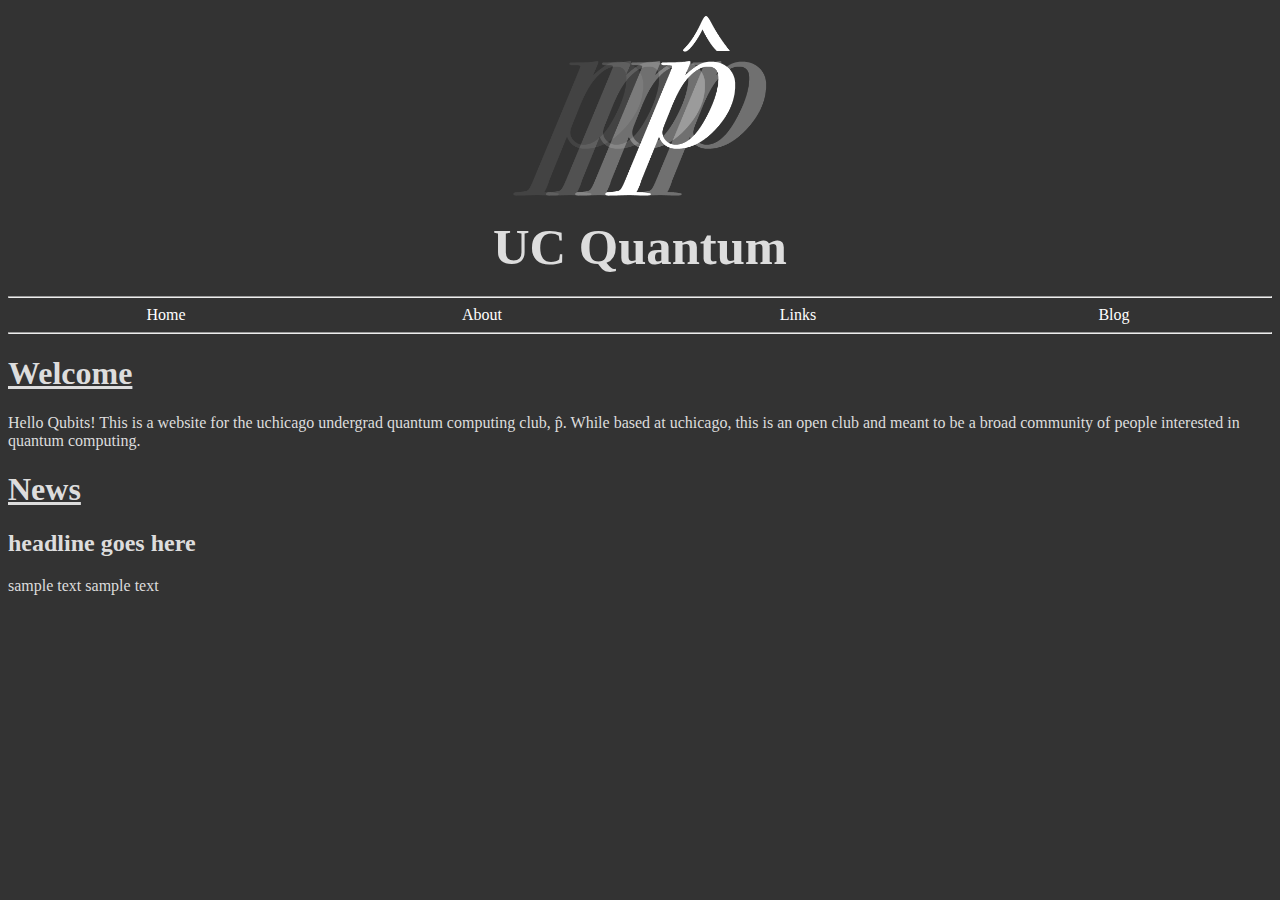
==== index.html @ 7c4a2716 "fixed broken links" ====
<!DOCTYPE html>
<html>
    <head>
        <meta charset="utf-8">
        <title>UC Quantum</title>
        <meta name="description" content="This is a website for the uchicago undergrad quantum computing club, p̂.">
        <link rel="stylesheet" href="main.css">
    </head>
    <body>
        <div id="header">
            <a href="/index.html"><img id="logo" src="images/logo.png"></a>
            <h1 id="title">UC Quantum</h1>
        </div>
        <hr>
        <div id="navbar">
            <ul>
                <li><a href="index.html">Home</a></li>
                <li><a href="pages/about.html">About</a></li>
                <li><a href="pages/links.html">Links</a></li>
                <li><a href="pages/blog.html">Blog</a></li>
            </ul>
        </div>
        <hr>
        <div id="content">
            <h1>Welcome</h1>
            <p>
                Hello Qubits!

                This is a website for the uchicago undergrad quantum computing club, p̂.

                While based at uchicago, this is an open club and meant to be a broad community of people interested in quantum computing.
            </p>
            <h1>News</h1>
            <h2>headline goes here</h2>
            <p>sample text sample text</p>
        </div>
    </body>
</html>

<!--
Hello Qubits!

This is a website for the uchicago undergrad quantum computing club, p̂.

While based at uchicago, this is an open club and meant to be a broad community of people interested in quantum computing. 
-->
---- main.css ----
body {
    background-color: #333333;
    color: #DDDDDD;
}

h1 {
    text-decoration: underline;
}

h1#title {
    text-align: center;
    font-family: Palatino;
    font-size: 38pt;
    text-decoration: none;
    margin-top: 10px;
    margin-bottom: 20px;
}

hr {
    margin: 0;
    padding: 0;
}

ul {
    list-style: none;
    margin: 0;
    padding: 0;
    overflow: auto;
    
}

li {
    float: left;
    width: 25%;
}

li a {
    text-align: center;
    display: block;
    padding: 8px 12px;
    text-decoration: none;
    color: white;
}

li a:hover {
    background-color: #AAAAAA;
}

img#logo {
    width: 300px;
    display: block;
    margin-left: auto;
    margin-right: auto;
}
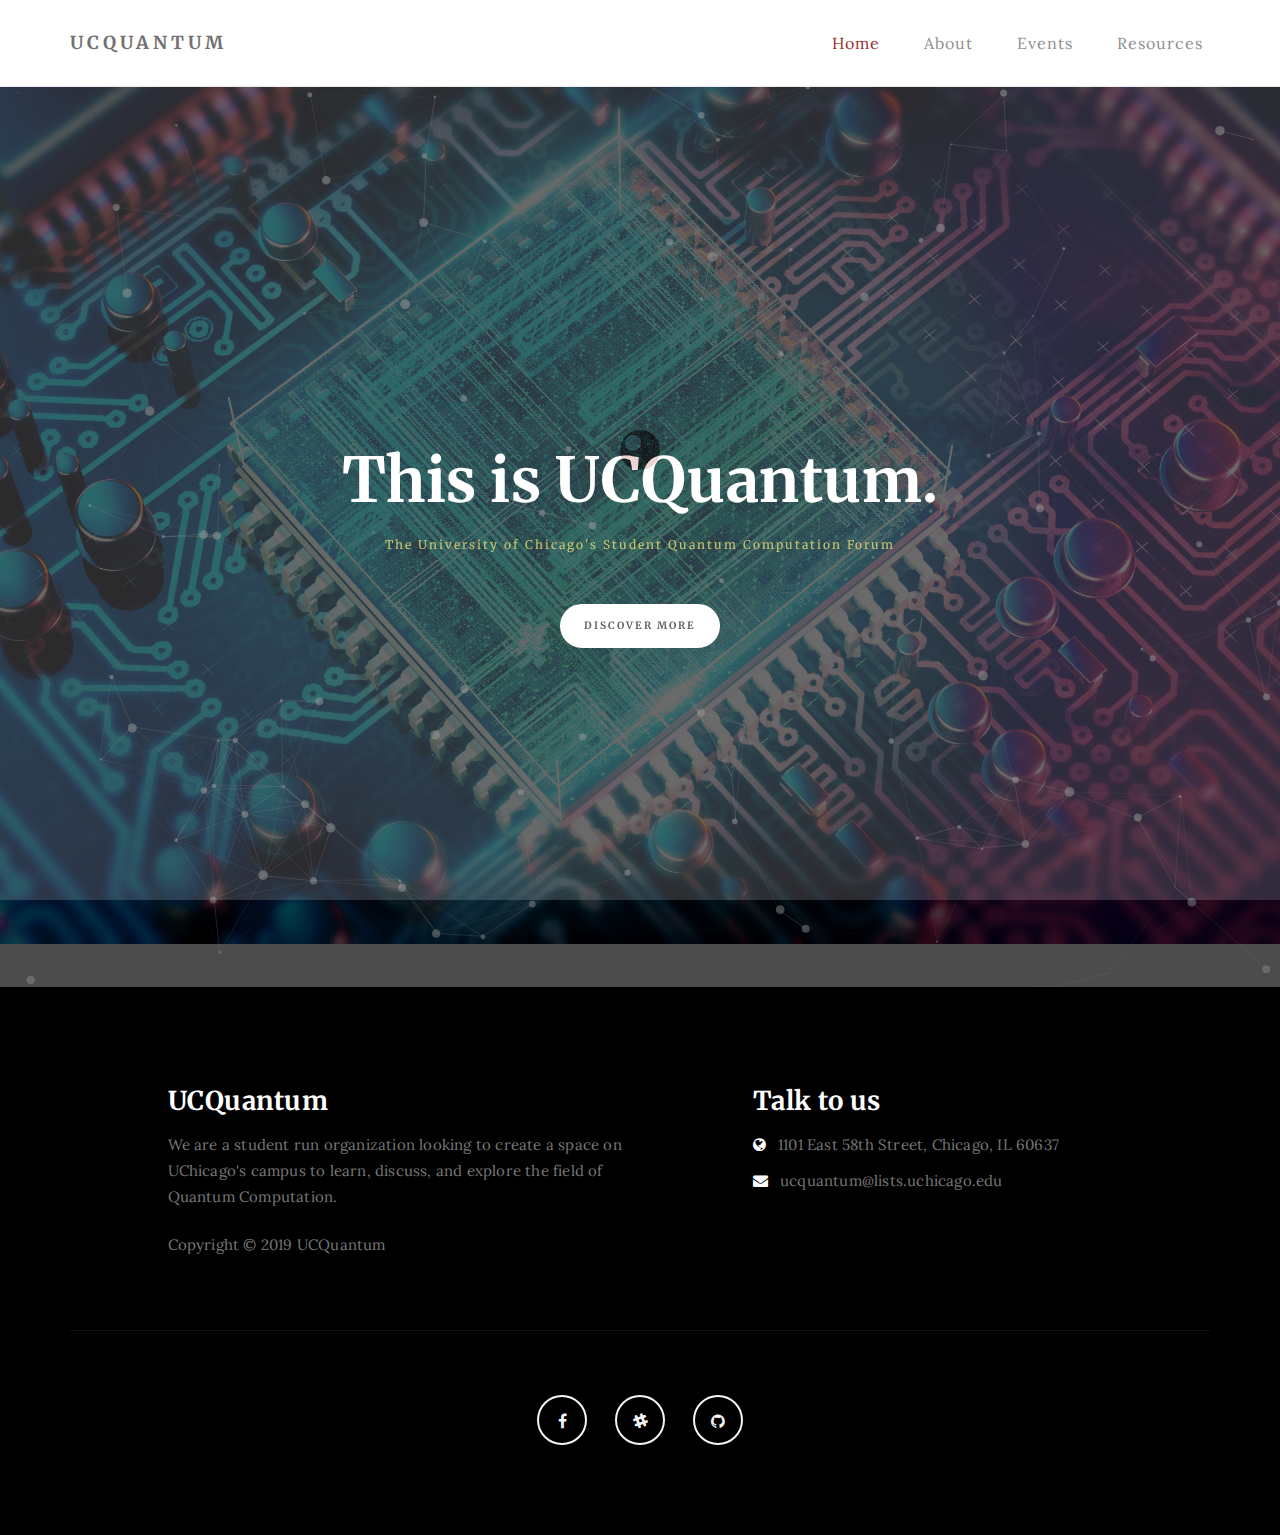
==== commit 3ec65386: "Added an icon as well as updated the about page with useful info. Still need to update the pictures." ====
--- a/index.html
+++ b/index.html
@@ -1,46 +1,126 @@
 <!DOCTYPE html>
-<html>
-    <head>
-        <meta charset="utf-8">
-        <title>UC Quantum</title>
-        <meta name="description" content="This is a website for the uchicago undergrad quantum computing club, p̂.">
-        <link rel="stylesheet" href="main.css">
-    </head>
-    <body>
-        <div id="header">
-            <a href="/index.html"><img id="logo" src="images/logo.png"></a>
-            <h1 id="title">UC Quantum</h1>
-        </div>
-        <hr>
-        <div id="navbar">
-            <ul>
-                <li><a href="index.html">Home</a></li>
-                <li><a href="pages/about.html">About</a></li>
-                <li><a href="pages/links.html">Links</a></li>
-                <li><a href="pages/blog.html">Blog</a></li>
-            </ul>
-        </div>
-        <hr>
-        <div id="content">
-            <h1>Welcome</h1>
-            <p>
-                Hello Qubits!
+<html lang="en">
+<head>
 
-                This is a website for the uchicago undergrad quantum computing club, p̂.
+<meta charset="UTF-8">
+<meta http-equiv="X-UA-Compatible" content="IE=Edge">
+<meta name="description" content="">
+<meta name="keywords" content="">
+<meta name="author" content="">
+<meta name="viewport" content="width=device-width, initial-scale=1, maximum-scale=1">
+<link rel="icon" href="images/icon.png">
 
-                While based at uchicago, this is an open club and meant to be a broad community of people interested in quantum computing.
-            </p>
-            <h1>News</h1>
-            <h2>headline goes here</h2>
-            <p>sample text sample text</p>
-        </div>
-    </body>
+<title>UCQuantum</title>
+
+<link rel="stylesheet" href="css/bootstrap.min.css">
+<link rel="stylesheet" href="css/font-awesome.min.css">
+
+<!-- Main css -->
+<link rel="stylesheet" href="css/style.css">
+<link href="https://fonts.googleapis.com/css?family=Lora|Merriweather:300,400" rel="stylesheet">
+
+</head>
+<body>
+
+<!-- PRE LOADER -->
+
+<div class="preloader">
+     <div class="sk-spinner sk-spinner-wordpress">
+          <span class="sk-inner-circle"></span>
+     </div>
+</div>
+
+<!-- Navigation section  -->
+
+<div class="navbar navbar-default navbar-static-top" role="navigation">
+     <div class="container">
+
+          <div class="navbar-header">
+               <button class="navbar-toggle" data-toggle="collapse" data-target=".navbar-collapse">
+                    <span class="icon icon-bar"></span>
+                    <span class="icon icon-bar"></span>
+                    <span class="icon icon-bar"></span>
+               </button>
+               <a href="index.html" class="navbar-brand">UCQuantum</a>
+          </div>
+          <div class="collapse navbar-collapse">
+               <ul class="nav navbar-nav navbar-right">
+                    <li class="active"><a href="index.html">Home</a></li>
+                    <li><a href="about.html">About</a></li>
+                    <li><a href="events.html">Events</a></li>
+                    <li><a href="resources.html">Resources</a></li>
+               </ul>
+          </div>
+
+  </div>
+</div>
+
+<!-- Home Section -->
+
+<section id="home" class="main-home parallax-section">
+     <div class="overlay"></div>
+     <div id="particles-js"></div>
+     <div class="container">
+          <div class="row">
+
+               <div class="col-md-12 col-sm-12">
+                    <h1>This is UCQuantum.</h1>
+                    <h4>The University of Chicago's Student Quantum Computation Forum</h4>
+                    <a href="about.html" class="smoothScroll btn btn-default">Discover More</a>
+               </div>
+
+          </div>
+     </div>
+</section>
+
+<!-- Footer Section -->
+
+<footer>
+     <div class="container">
+          <div class="row">
+
+               <div class="col-md-5 col-md-offset-1 col-sm-6">
+                    <h3>UCQuantum</h3>
+                    <p>We are a student run organization looking to create a space on UChicago's campus to learn, discuss, and explore the field of Quantum Computation.</p>
+                    <div class="footer-copyright">
+                         <p>Copyright &copy; 2019 UCQuantum</p>
+                    </div>
+               </div>
+
+               <div class="col-md-4 col-md-offset-1 col-sm-6">
+                    <h3>Talk to us</h3>
+                    <p><i class="fa fa-globe"></i> 1101 East 58th Street, Chicago, IL 60637</p>
+                    <p><i class="fa fa-envelope"></i> ucquantum@lists.uchicago.edu</p>
+               </div>
+
+               <div class="clearfix col-md-12 col-sm-12">
+                    <hr>
+               </div>
+
+               <div class="col-md-12 col-sm-12">
+                    <ul class="social-icon">
+                         <li><a href="https://www.facebook.com/groups/ucquantum/" target="_blank" class="fa fa-facebook"></a></li>
+                         <li><a href="https://ucquantum.slack.com" target="_blank" class="fa fa-slack"></a></li>
+                         <li><a href="https://github.com/ucquantum" target="_blank" class="fa fa-github"></a></li>
+                    </ul>
+               </div>
+
+          </div>
+     </div>
+</footer>
+
+<!-- Back top -->
+<a href="#back-top" class="go-top"><i class="fa fa-angle-up"></i></a>
+
+<!-- SCRIPTS -->
+
+<script src="js/jquery.js"></script>
+<script src="js/bootstrap.min.js"></script>
+<script src="js/particles.min.js"></script>
+<script src="js/app.js"></script>
+<script src="js/jquery.parallax.js"></script>
+<script src="js/smoothscroll.js"></script>
+<script src="js/custom.js"></script>
+
+</body>
 </html>
-
-<!--
-Hello Qubits!
-
-This is a website for the uchicago undergrad quantum computing club, p̂.
-
-While based at uchicago, this is an open club and meant to be a broad community of people interested in quantum computing. 
--->--- a/css/style.css
+++ b/css/style.css
@@ -0,0 +1,783 @@
+/*
+
+Template 2085 Neuron
+
+http://www.tooplate.com/view/2085-neuron
+
+*/
+
+body {
+		background: #ffffff;
+    font-family: 'Lora', serif;
+    font-style: normal;
+		font-weight: 300;
+    overflow-x: hidden;
+}
+
+
+/*---------------------------------------
+    Typorgraphy
+-----------------------------------------*/
+
+h1,h2,h3,h4,h5,h6 {
+  font-family: 'Merriweather', serif;
+  font-style: normal;
+  font-weight: bold;
+  letter-spacing: 0.5px;
+}
+
+h1 {
+    font-size: 62px;
+    padding-bottom: 14px;
+    margin-bottom: 0px;
+}
+
+h2 {
+  font-size: 32px;
+}
+
+h2,h3 {
+  padding-bottom: 6px;
+}
+
+h3 {
+  font-size: 26px;
+}
+
+h4 {
+  color: #666;
+  font-size: 12px;
+  font-weight: normal;
+  letter-spacing: 2px;
+}
+
+p {
+    color: #777;
+    font-size: 15px;
+    font-weight: 300;
+    line-height: 26px;
+    letter-spacing: 0.2px;
+}
+
+.btn-success:focus {
+  background-color: #000;
+  border-color: transparent;
+}
+
+
+/*---------------------------------------
+    General
+-----------------------------------------*/
+
+html{
+  -webkit-font-smoothing: antialiased;
+}
+
+a {
+  color: #4d638c;
+  -webkit-transition: 0.5s;
+  -o-transition: 0.5s;
+  transition: 0.5s;
+  text-decoration: none !important;
+}
+a:hover, a:active, a:focus {
+  color: #4d638c;
+  outline: none;
+}
+
+* {
+  -webkit-box-sizing: border-box;
+  -moz-box-sizing: border-box;
+  box-sizing: border-box;
+}
+
+*:before,
+*:after {
+  -webkit-box-sizing: border-box;
+  -moz-box-sizing: border-box;
+  box-sizing: border-box;
+}
+
+#about,
+#events,
+#resources,
+#blog,
+#blog-single-post {
+  padding-top: 60px;
+  padding-bottom: 80px;
+}
+
+.main-about,
+.main-single-post,
+.main-events,
+.main-resources {
+  height: 65vh;
+}
+
+.overlay {
+  background: rgba(0,0,0,0.7 );
+  width: 100%;
+  height: 100vh;
+  position: absolute;
+  top: 0;
+  left: 0;
+  right: 0;
+  bottom: 0;
+}
+
+.parallax-section {
+  background-attachment: fixed !important;
+  background-size: cover !important;
+  overflow: hidden;
+}
+
+
+/*---------------------------------------
+    Preloader section
+-----------------------------------------*/
+
+.preloader {
+  position: fixed;
+  top: 0;
+  left: 0;
+  width: 100%;
+  height: 100%;
+  z-index: 99999;
+  display: flex;
+  flex-flow: row nowrap;
+  justify-content: center;
+  align-items: center;
+  background: none repeat scroll 0 0 #ffffff;
+}
+
+.sk-spinner-wordpress.sk-spinner {
+  background-color: #800000;
+  width: 40px;
+  height: 40px;
+  border-radius: 40px;
+  position: relative;
+  -webkit-animation: sk-innerCircle 1s linear infinite;
+  animation: sk-innerCircle 1s linear infinite;
+}
+
+.sk-spinner-wordpress .sk-inner-circle {
+  display: block;
+  background-color: #ffffff;
+  width: 16px;
+  height: 16px;
+  position: absolute;
+  border-radius: 8px;
+  top: 5px;
+  left: 5px;
+}
+
+@-webkit-keyframes sk-innerCircle {
+  0% {
+    -webkit-transform: rotate(0);
+            transform: rotate(0); }
+
+  100% {
+    -webkit-transform: rotate(360deg);
+            transform: rotate(360deg); } }
+
+@keyframes sk-innerCircle {
+  0% {
+    -webkit-transform: rotate(0);
+            transform: rotate(0); }
+
+  100% {
+    -webkit-transform: rotate(360deg);
+            transform: rotate(360deg); } }
+
+
+
+/*---------------------------------------
+    Main Navigation
+-----------------------------------------*/
+
+.navbar-default {
+    background: #ffffff;
+    margin: 0 !important;
+    padding: 18px 0;
+}
+
+.navbar-default .navbar-brand {
+  color: #555;
+  font-family: 'Merriweather', serif;
+  font-weight: bold;
+  text-transform: uppercase;
+  letter-spacing: 4px;
+  margin: 0;
+}
+
+.navbar-default .navbar-nav li a {
+    color: #777;
+    font-size: 16px;
+    letter-spacing: 1px;
+    -webkit-transition: all 0.4s ease-in-out;
+    transition: all 0.4s ease-in-out;
+    padding-right: 22px;
+    padding-left: 22px;
+}
+
+.navbar-default .navbar-nav > li a:hover {
+    color: #800000 !important;
+}
+
+.navbar-default .navbar-nav > li > a:hover,
+.navbar-default .navbar-nav > li > a:focus {
+    color: #606066;
+    background-color: transparent;
+}
+
+.navbar-default .navbar-nav li a:hover,
+ .navbar-default .navbar-nav .active > a {
+    color: #800000;
+  }
+
+.navbar-default .navbar-nav > .active > a,
+.navbar-default .navbar-nav > .active > a:hover,
+.navbar-default .navbar-nav > .active > a:focus {
+    color: #800000;
+    background-color: transparent;
+}
+
+.navbar-default .navbar-toggle {
+     border: none;
+     padding-top: 10px;
+  }
+
+.navbar-default .navbar-toggle .icon-bar {
+    background: #800000;
+    border-color: transparent;
+  }
+
+.navbar-default .navbar-toggle:hover,
+.navbar-default .navbar-toggle:focus {
+  background-color: transparent;
+}
+
+
+
+/*---------------------------------------
+    Home section
+-----------------------------------------*/
+
+#home {
+    background-size: cover;
+    background-position: center center;
+    color: #ffffff;
+    display: -webkit-box;
+    display: -webkit-flex;
+     display: -ms-flexbox;
+    display: flex;
+    -webkit-box-align: center;
+    -webkit-align-items: center;
+    -ms-flex-align: center;
+     align-items: center;
+    position: relative;
+    text-align: center;
+}
+
+.main-home {
+  background: url('../images/QuantumComputing.jpeg') no-repeat;
+  height: 100vh;
+}
+
+.main-about {
+  background: url('../images/QuantumChicago.jpg') no-repeat;
+}
+
+.main-single-post {
+  background: url('../images/single-post-bg.jpg') no-repeat;
+}
+
+.main-events {
+  background: url('../images/QuantumEvents.jpg') no-repeat;
+}
+
+.main-resources {
+  background: url('../images/QuantumResources.jpg') no-repeat;
+}
+
+#particles-js {
+  position: absolute;
+  width: 100%;
+  height: 100vh;
+  top: 0;
+  left: 0;
+}
+
+#home h4 {
+  color: #bfba55;
+}
+
+#home .btn {
+  background: #ffffff;
+  border: 2px solid #ffffff;
+  border-radius: 100px;
+  color: #444;
+  font-family: 'Merriweather', serif;
+  font-size: 10px;
+  font-weight: bold;
+  letter-spacing: 2px;
+  text-transform: uppercase;
+  padding: 13px 22px;
+  margin-top: 42px;
+  transition: all 0.4s ease-in-out;
+}
+
+#home .btn:hover {
+  background: transparent;
+  border-color: #ffffff;
+  color: #ffffff;
+}
+
+
+
+/*---------------------------------------
+   About section
+-----------------------------------------*/
+
+#about .col-md-6 {
+  padding-top: 22px;
+  padding-bottom: 32px;
+}
+
+#about .col-md-6 img {
+  padding: 22px 0px 22px 22px;
+}
+
+#about .col-md-4 {
+  padding-bottom: 32px;
+}
+
+#about .col-md-4 img {
+  padding-top: 12px;
+}
+
+
+
+/*---------------------------------------
+   events section
+-----------------------------------------*/
+
+#events span {
+  display: block;
+  padding-bottom: 32px;
+}
+
+#events .col-md-6 {
+  padding-left: 0px;
+  padding-right: 0px;
+}
+
+#events .events-thumb {
+  background-color: #ffffff;
+  box-shadow: 0px 1px 2px 0px rgba(90, 91, 95, 0.15);
+  cursor: pointer;
+  display: block;
+  position: relative;
+  top: 0px;
+  transition: all 0.4s ease-in-out;
+}
+
+#events .events-thumb:hover {
+  box-shadow: 0px 16px 22px 0px rgba(90, 91, 95, 0.3);
+  top: -5px;
+}
+
+#events .events-thumb img {
+  width: 100%;
+}
+
+#events .col-md-12 p {
+  padding-top: 22px;
+  text-align: center;
+}
+
+
+
+/*---------------------------------------
+   resources section
+-----------------------------------------*/
+
+#resources .col-md-4 {
+  padding-left: 0px;
+}
+
+#resources .col-md-12 {
+  padding-left: 0;
+}
+
+#resources form {
+  padding-top: 32px;
+}
+
+#resources .form-control {
+  border: 2px solid #f0f0f0;
+  box-shadow: none;
+  margin-top: 10px;
+  margin-bottom: 10px;
+  transition: all 0.4s ease-in-out;
+}
+
+#resources .form-control:hover {
+  border-color: #555;
+}
+
+#resources input {
+  height: 50px;
+}
+
+#resources input[type="submit"] {
+  background: #bfba55;
+  border-radius: 100px;
+  border: none;
+  color: #ffffff;
+  font-weight: bold;
+  transition: all 0.4s ease-in-out;
+}
+
+#resources input[type="submit"]:hover {
+  background: #333;
+}
+
+
+
+/*---------------------------------------
+   Blog section
+-----------------------------------------*/
+
+.blog-post-thumb {
+  border-bottom: 1px solid #f0f0f0;
+  padding-top: 32px;
+  padding-bottom: 62px;
+  margin-bottom: 32px;
+}
+
+.blog-post-thumb:last-child {
+  border-bottom: 0px;
+  padding-bottom: 32px;
+  margin-bottom: 0px;
+}
+
+.blog-post-image,
+.blog-post-video {
+  padding-top: 22px;
+  padding-bottom: 22px;
+  width: 100%;
+}
+
+#about img,
+.blog-post-image img {
+  border-radius: 1px;
+}
+
+.blog-post-title a {
+  color: #222;
+}
+
+.blog-post-title a:hover {
+  color: #bfba55;
+}
+
+.blog-post-format {
+  padding-bottom: 22px;
+}
+
+.blog-post-format span {
+  letter-spacing: 0.5px;
+  padding-right: 12px;
+}
+
+.blog-post-format span a {
+  color: #333;
+}
+
+.blog-post-format span img {
+  display: inline-block;
+  width: 42px;
+  margin-right: 4px;
+}
+
+.blog-post-des blockquote {
+  margin: 22px;
+}
+
+.blog-post-des .btn {
+  border-radius: 100px;
+  color: #777;
+  font-weight: bold;
+  letter-spacing: 1px;
+  padding: 14px 28px;
+  margin-top: 26px;
+  transition: all 0.4s ease-in-out;
+}
+
+.blog-post-des .btn:hover {
+  background: #bfba55;
+  border-color: transparent;
+  color: #ffffff;
+}
+
+.blog-author {
+  border-top: 1px solid #f0f0f0;
+  border-bottom: 1px solid #f0f0f0;
+  padding-top: 32px;
+  padding-bottom: 32px;
+  margin-top: 42px;
+  margin-bottom: 42px;
+}
+
+.blog-author .media img {
+  display: inline-block;
+  width: 90px;
+  margin-right: 12px;
+}
+
+.blog-author .media a,
+.blog-comment .media h3 {
+  color: #444;
+  font-size: 18px;
+  letter-spacing: 1px;
+}
+
+.blog-comment {
+  border-bottom: 1px solid #f0f0f0;
+  padding-bottom: 32px;
+  margin-bottom: 42px;
+}
+
+.blog-comment .media:nth-child(2) {
+  padding-top: 22px;
+}
+
+.blog-comment .media img {
+  width: 82px;
+  margin-right: 12px;
+}
+
+.blog-comment .media h3 {
+  display: inline-block;
+  padding-right: 14px;
+}
+
+
+.blog-comment-form h3 {
+  padding-bottom: 18px;
+}
+
+#about .col-md-6, #about .col-md-4,
+.blog-comment-form .col-md-4 {
+  padding-left: 0px;
+}
+
+.blog-comment-form .form-control {
+  box-shadow: none;
+  border: 2px solid #f0f0f0;
+  margin-top: 10px;
+  margin-bottom: 10px;
+  transition: all 0.4s ease-in-out;
+}
+
+.blog-comment-form .form-control:hover {
+  border-color: #555;
+}
+
+.blog-comment-form input {
+  height: 45px;
+}
+
+.blog-comment-form input[type="submit"] {
+  background: #bfba55;
+  border-radius: 100px;
+  border: none;
+  color: #ffffff;
+  font-weight: bold;
+  transition: all 0.4s ease-in-out;
+}
+
+.blog-comment-form input[type="submit"]:hover {
+  background: #333;
+  border-color: transparent;
+  color: #ffffff;
+}
+
+
+
+/*---------------------------------------
+   Blog Single Post section
+-----------------------------------------*/
+
+#blog-single-post .blog-single-post-image {
+  padding-top: 22px;
+}
+
+#blog-single-post .blog-single-post-image .col-md-4 {
+  padding-left: 0px;
+  padding-right: 0px;
+  padding-bottom: 22px;
+}
+
+#blog-single-post .blog-single-post-image img {
+  border-radius: 1px;
+  padding-right: 12px;
+}
+
+#blog-single-post .blog-post-des h3 {
+  padding-top: 16px;
+}
+
+
+
+/*---------------------------------------
+   Footer section
+-----------------------------------------*/
+
+footer {
+    background: #000;
+    color: #ffffff;
+    padding: 80px 0px;
+    position: relative;
+}
+
+footer .col-md-4 .fa {
+  color: #ffffff;
+  padding-right: 8px;
+}
+
+footer hr {
+  border-color: #121212;
+  margin-top: 62px;
+  margin-bottom: 42px;
+}
+
+footer .footer-copyright {
+  padding-top: 12px;
+}
+
+
+
+/* Back top */
+.go-top {
+  background-color: #ffffff;
+  box-shadow: 1px 1.732px 12px 0px rgba( 0, 0, 0, .14 ), 1px 1.732px 3px 0px rgba( 0, 0, 0, .12 );
+  transition : all 1s ease;
+  bottom: 2em;
+  right: 2em;
+  color: #333;
+  font-size: 24px;
+  display: none;
+  position: fixed;
+  text-decoration: none;
+  width: 40px;
+  height: 40px;
+  line-height: 38px;
+  text-align: center;
+  border-radius: 100%;
+}
+
+.go-top:hover {
+    background: #bfba55;
+    color: #ffffff;
+}
+
+
+
+/*---------------------------------------
+   Social icon
+-----------------------------------------*/
+
+.social-icon {
+    position: relative;
+    padding: 0;
+    margin: 0;
+    text-align: center;
+}
+
+.social-icon li {
+    display: inline-block;
+    list-style: none;
+}
+
+.social-icon li a {
+    border: 2px solid #f5f5f5;
+    color: #f5f5f5;
+    border-radius: 100px;
+    cursor: pointer;
+    font-size: 16px;
+    text-decoration: none;
+    transition: all 0.4s ease-in-out;
+    width: 50px;
+    height: 50px;
+    line-height: 50px;
+    text-align: center;
+    vertical-align: middle;
+    position: relative;
+    margin: 22px 12px 10px 12px;
+}
+
+.social-icon li a:hover {
+    border-color: #bfba55;
+    color: #bfba55;
+    transform: scale(1.1);
+}
+
+
+
+/*---------------------------------------
+   Mobile Responsive
+-----------------------------------------*/
+
+@media (max-width: 980px) {
+
+  .main-about,
+  .main-single-post,
+  .main-events,
+  .main-resources {
+    height: 35vh;
+  }
+
+}
+
+
+@media (max-width: 768px) {
+
+  h1 {
+    font-size: 52px;
+  }
+
+  h2 {
+    font-size: 26px;
+  }
+
+  #about .col-md-6 img {
+    padding-left: 0px;
+  }
+
+  #blog-single-post .blog-single-post-image img {
+    padding-bottom: 22px;
+  }
+
+  footer .col-md-4 {
+    padding-top: 22px;
+  }
+
+}
+
+
+@media (max-width: 650px) {
+
+  h1 {
+    font-size: 42px;
+  }
+
+  #about, #events,
+  #resources,
+  #blog, #blog-single-post {
+    padding-top: 60px;
+    padding-bottom: 60px;
+  }
+
+}
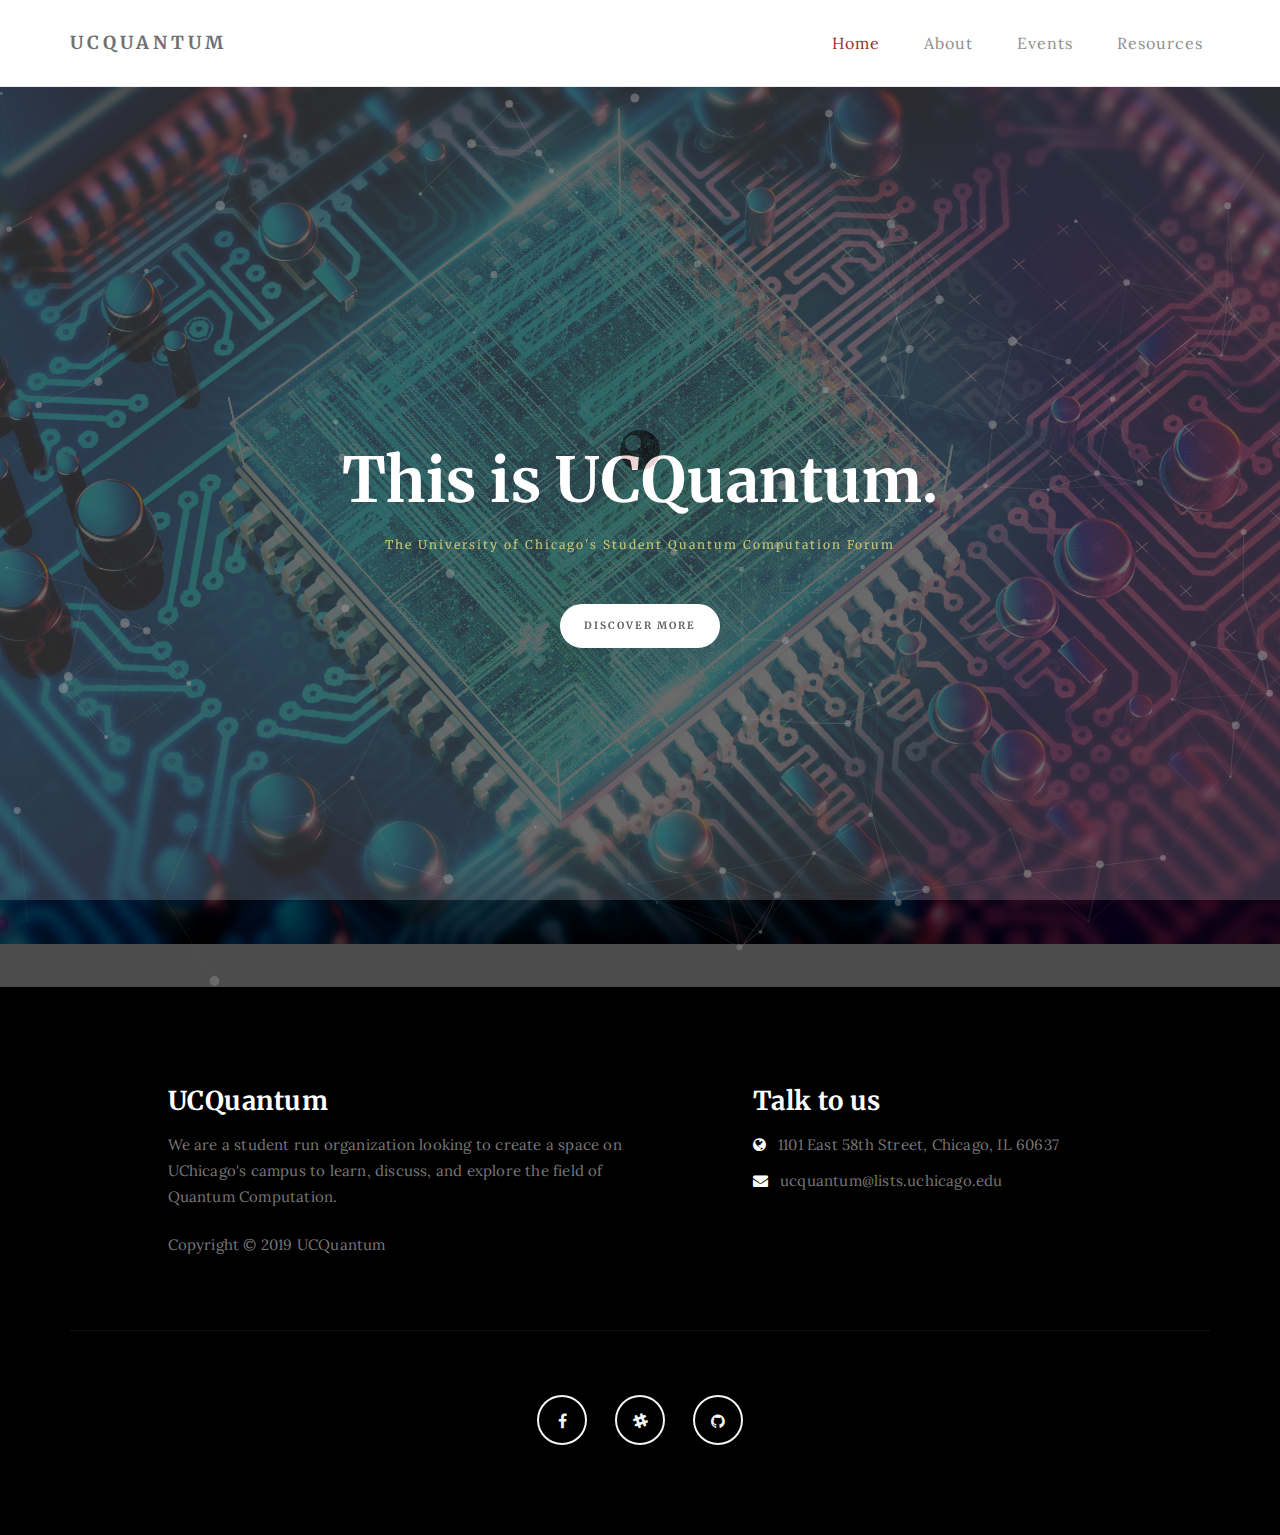
==== commit 2940c2ff: "Added the icon to all of the pages." ====
--- a/index.html
+++ b/index.html
@@ -8,12 +8,12 @@
 <meta name="keywords" content="">
 <meta name="author" content="">
 <meta name="viewport" content="width=device-width, initial-scale=1, maximum-scale=1">
-<link rel="icon" href="images/icon.png">
 
 <title>UCQuantum</title>
 
 <link rel="stylesheet" href="css/bootstrap.min.css">
 <link rel="stylesheet" href="css/font-awesome.min.css">
+<link rel="icon" href="images/icon.png">
 
 <!-- Main css -->
 <link rel="stylesheet" href="css/style.css">
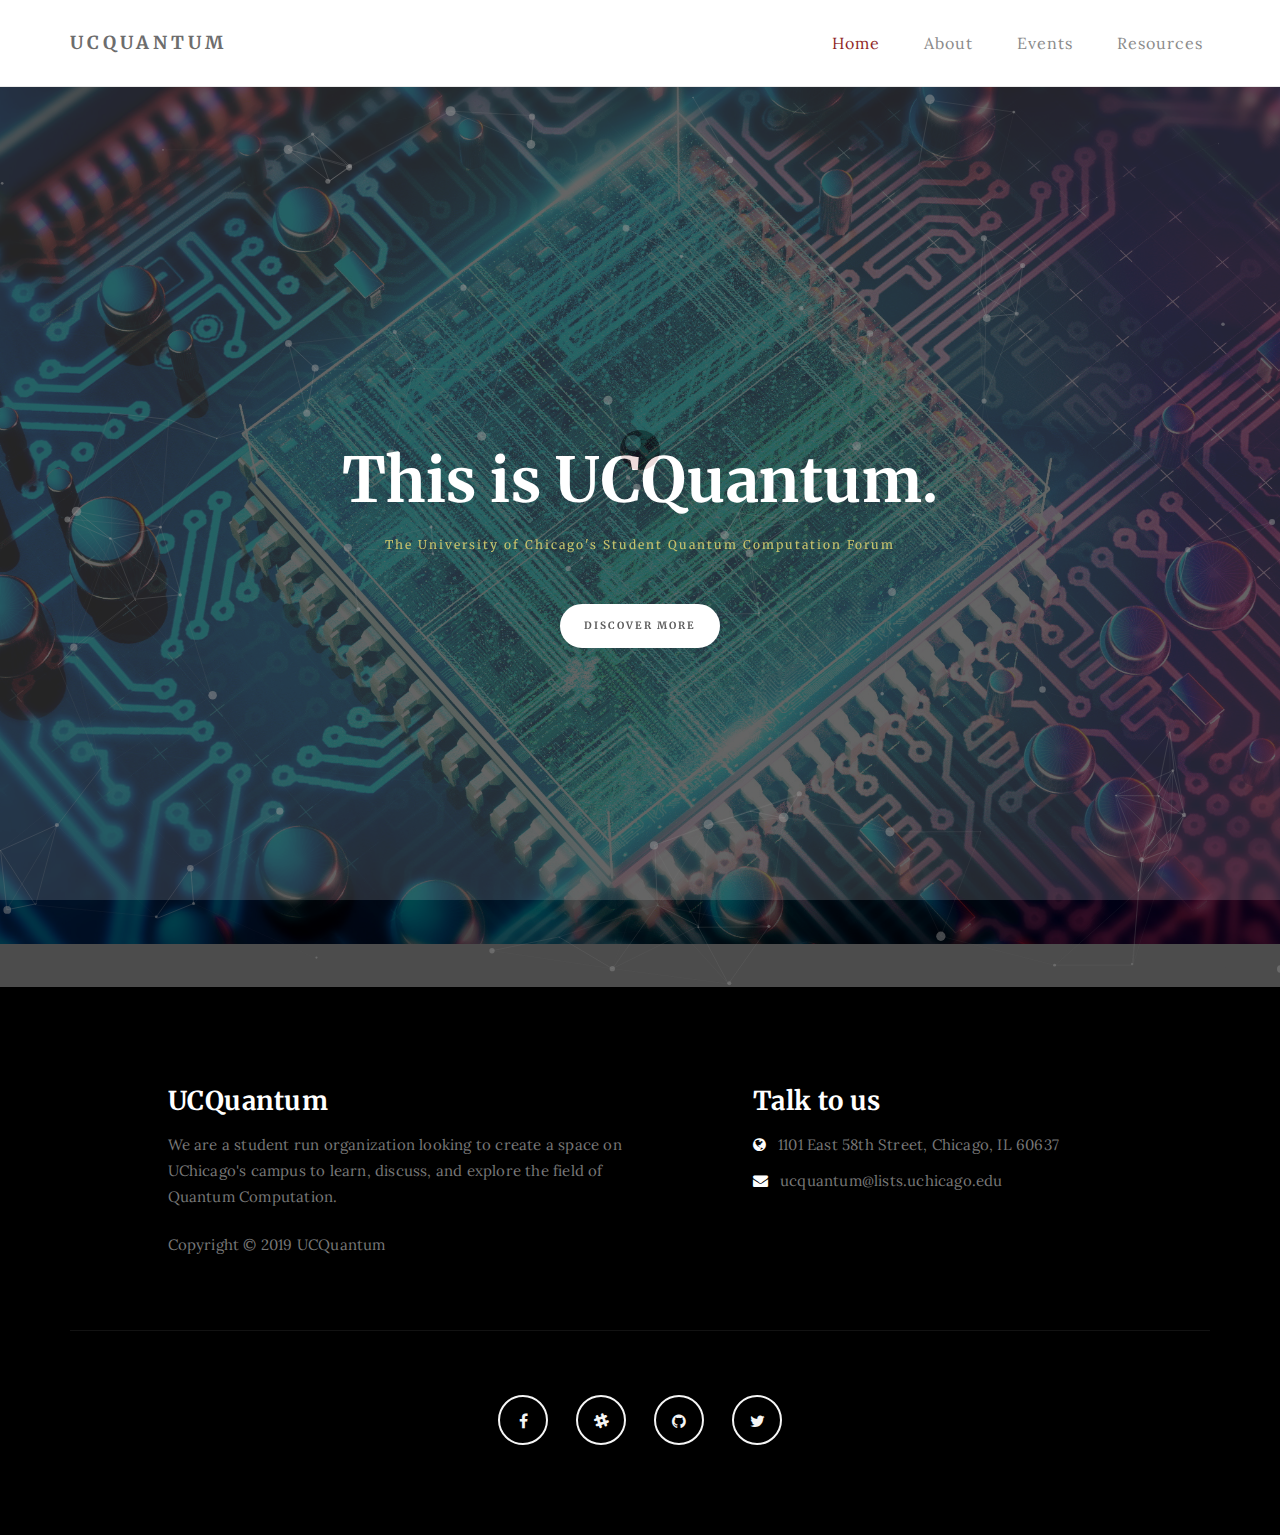
==== commit f93b42be: "Added twitter icon." ====
--- a/index.html
+++ b/index.html
@@ -102,6 +102,7 @@
                          <li><a href="https://www.facebook.com/groups/ucquantum/" target="_blank" class="fa fa-facebook"></a></li>
                          <li><a href="https://ucquantum.slack.com" target="_blank" class="fa fa-slack"></a></li>
                          <li><a href="https://github.com/ucquantum" target="_blank" class="fa fa-github"></a></li>
+                         <li><a href="https://twitter.com/ucquantum" target="_blank" class="fa fa-twitter"></a></li>
                     </ul>
                </div>
 
--- a/css/style.css
+++ b/css/style.css
@@ -1,10 +1,3 @@
-/*
-
-Template 2085 Neuron
-
-http://www.tooplate.com/view/2085-neuron
-
-*/
 
 body {
 		background: #ffffff;
@@ -128,6 +121,7 @@
 .parallax-section {
   background-attachment: fixed !important;
   background-size: cover !important;
+	background-position: center center;
   overflow: hidden;
 }
 
@@ -442,193 +436,6 @@
 #resources input[type="submit"]:hover {
   background: #333;
 }
-
-
-
-/*---------------------------------------
-   Blog section
------------------------------------------*/
-
-.blog-post-thumb {
-  border-bottom: 1px solid #f0f0f0;
-  padding-top: 32px;
-  padding-bottom: 62px;
-  margin-bottom: 32px;
-}
-
-.blog-post-thumb:last-child {
-  border-bottom: 0px;
-  padding-bottom: 32px;
-  margin-bottom: 0px;
-}
-
-.blog-post-image,
-.blog-post-video {
-  padding-top: 22px;
-  padding-bottom: 22px;
-  width: 100%;
-}
-
-#about img,
-.blog-post-image img {
-  border-radius: 1px;
-}
-
-.blog-post-title a {
-  color: #222;
-}
-
-.blog-post-title a:hover {
-  color: #bfba55;
-}
-
-.blog-post-format {
-  padding-bottom: 22px;
-}
-
-.blog-post-format span {
-  letter-spacing: 0.5px;
-  padding-right: 12px;
-}
-
-.blog-post-format span a {
-  color: #333;
-}
-
-.blog-post-format span img {
-  display: inline-block;
-  width: 42px;
-  margin-right: 4px;
-}
-
-.blog-post-des blockquote {
-  margin: 22px;
-}
-
-.blog-post-des .btn {
-  border-radius: 100px;
-  color: #777;
-  font-weight: bold;
-  letter-spacing: 1px;
-  padding: 14px 28px;
-  margin-top: 26px;
-  transition: all 0.4s ease-in-out;
-}
-
-.blog-post-des .btn:hover {
-  background: #bfba55;
-  border-color: transparent;
-  color: #ffffff;
-}
-
-.blog-author {
-  border-top: 1px solid #f0f0f0;
-  border-bottom: 1px solid #f0f0f0;
-  padding-top: 32px;
-  padding-bottom: 32px;
-  margin-top: 42px;
-  margin-bottom: 42px;
-}
-
-.blog-author .media img {
-  display: inline-block;
-  width: 90px;
-  margin-right: 12px;
-}
-
-.blog-author .media a,
-.blog-comment .media h3 {
-  color: #444;
-  font-size: 18px;
-  letter-spacing: 1px;
-}
-
-.blog-comment {
-  border-bottom: 1px solid #f0f0f0;
-  padding-bottom: 32px;
-  margin-bottom: 42px;
-}
-
-.blog-comment .media:nth-child(2) {
-  padding-top: 22px;
-}
-
-.blog-comment .media img {
-  width: 82px;
-  margin-right: 12px;
-}
-
-.blog-comment .media h3 {
-  display: inline-block;
-  padding-right: 14px;
-}
-
-
-.blog-comment-form h3 {
-  padding-bottom: 18px;
-}
-
-#about .col-md-6, #about .col-md-4,
-.blog-comment-form .col-md-4 {
-  padding-left: 0px;
-}
-
-.blog-comment-form .form-control {
-  box-shadow: none;
-  border: 2px solid #f0f0f0;
-  margin-top: 10px;
-  margin-bottom: 10px;
-  transition: all 0.4s ease-in-out;
-}
-
-.blog-comment-form .form-control:hover {
-  border-color: #555;
-}
-
-.blog-comment-form input {
-  height: 45px;
-}
-
-.blog-comment-form input[type="submit"] {
-  background: #bfba55;
-  border-radius: 100px;
-  border: none;
-  color: #ffffff;
-  font-weight: bold;
-  transition: all 0.4s ease-in-out;
-}
-
-.blog-comment-form input[type="submit"]:hover {
-  background: #333;
-  border-color: transparent;
-  color: #ffffff;
-}
-
-
-
-/*---------------------------------------
-   Blog Single Post section
------------------------------------------*/
-
-#blog-single-post .blog-single-post-image {
-  padding-top: 22px;
-}
-
-#blog-single-post .blog-single-post-image .col-md-4 {
-  padding-left: 0px;
-  padding-right: 0px;
-  padding-bottom: 22px;
-}
-
-#blog-single-post .blog-single-post-image img {
-  border-radius: 1px;
-  padding-right: 12px;
-}
-
-#blog-single-post .blog-post-des h3 {
-  padding-top: 16px;
-}
-
 
 
 /*---------------------------------------
@@ -738,7 +545,6 @@
   .main-resources {
     height: 35vh;
   }
-
 }
 
 
@@ -779,5 +585,4 @@
     padding-top: 60px;
     padding-bottom: 60px;
   }
-
-}
+}
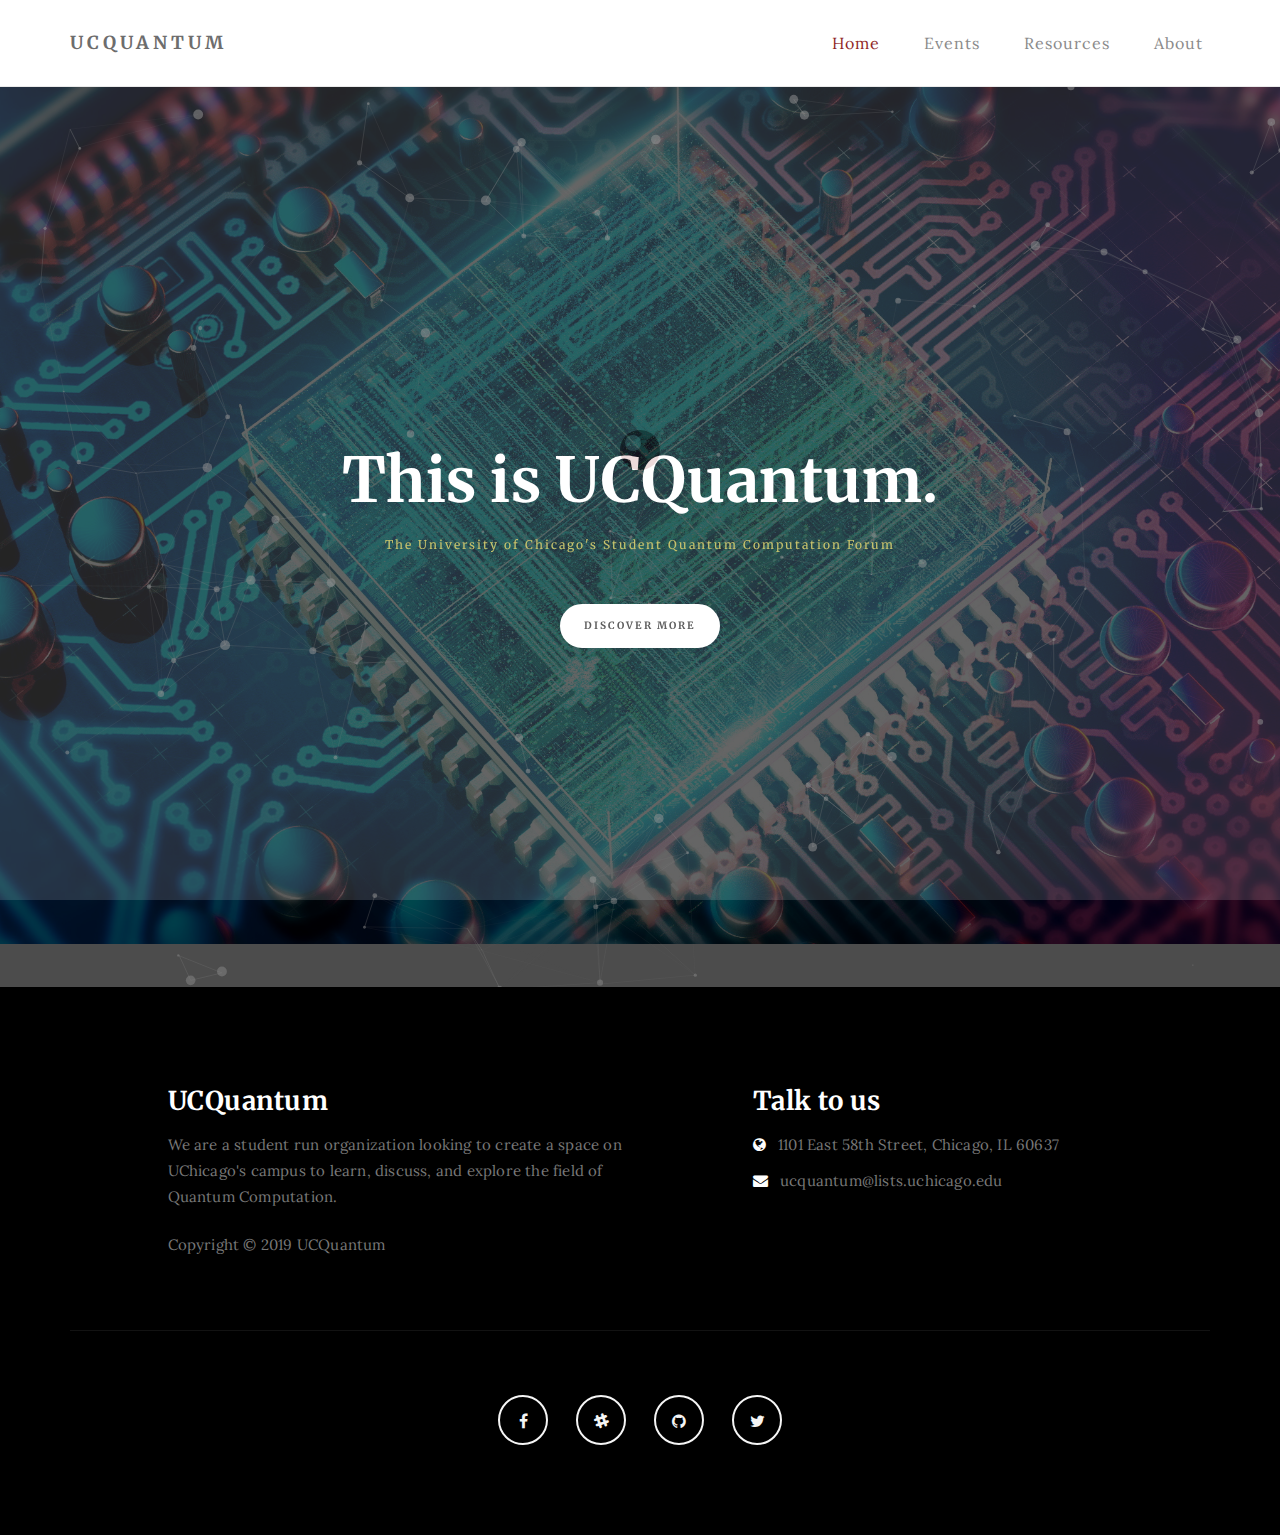
==== commit fbea09c4: "Updated layout, changed order of pages, changed what was on about vs events page, added Schuster pic" ====
--- a/index.html
+++ b/index.html
@@ -46,9 +46,9 @@
           <div class="collapse navbar-collapse">
                <ul class="nav navbar-nav navbar-right">
                     <li class="active"><a href="index.html">Home</a></li>
-                    <li><a href="about.html">About</a></li>
                     <li><a href="events.html">Events</a></li>
                     <li><a href="resources.html">Resources</a></li>
+                    <li><a href="about.html">About</a></li>
                </ul>
           </div>
 
@@ -66,7 +66,7 @@
                <div class="col-md-12 col-sm-12">
                     <h1>This is UCQuantum.</h1>
                     <h4>The University of Chicago's Student Quantum Computation Forum</h4>
-                    <a href="about.html" class="smoothScroll btn btn-default">Discover More</a>
+                    <a href="events.html" class="smoothScroll btn btn-default">Discover More</a>
                </div>
 
           </div>
--- a/css/style.css
+++ b/css/style.css
@@ -282,10 +282,6 @@
   background: url('../images/QuantumChicago.jpg') no-repeat;
 }
 
-.main-single-post {
-  background: url('../images/single-post-bg.jpg') no-repeat;
-}
-
 .main-events {
   background: url('../images/QuantumEvents.jpg') no-repeat;
 }
@@ -334,16 +330,15 @@
 -----------------------------------------*/
 
 #about .col-md-6 {
-  padding-top: 22px;
-  padding-bottom: 32px;
+  padding-bottom: 24px;
 }
 
 #about .col-md-6 img {
-  padding: 22px 0px 22px 22px;
+  padding: 0px 0px 22px 22px;
 }
 
 #about .col-md-4 {
-  padding-bottom: 32px;
+  padding-bottom: 24px;
 }
 
 #about .col-md-4 img {
@@ -361,9 +356,20 @@
   padding-bottom: 32px;
 }
 
+#events .col-md-4 {
+  padding-bottom: 24px;
+}
+
+#events .col-md-4 img {
+  padding-top: 12px;
+}
+
 #events .col-md-6 {
-  padding-left: 0px;
-  padding-right: 0px;
+  padding-bottom: 24px;
+}
+
+#events .col-md-6 img {
+  padding: 0px 0px 22px 22px;
 }
 
 #events .events-thumb {
@@ -386,8 +392,8 @@
 }
 
 #events .col-md-12 p {
-  padding-top: 22px;
-  text-align: center;
+  text-align: left;
+	padding-bottom: 24px;
 }
 
 
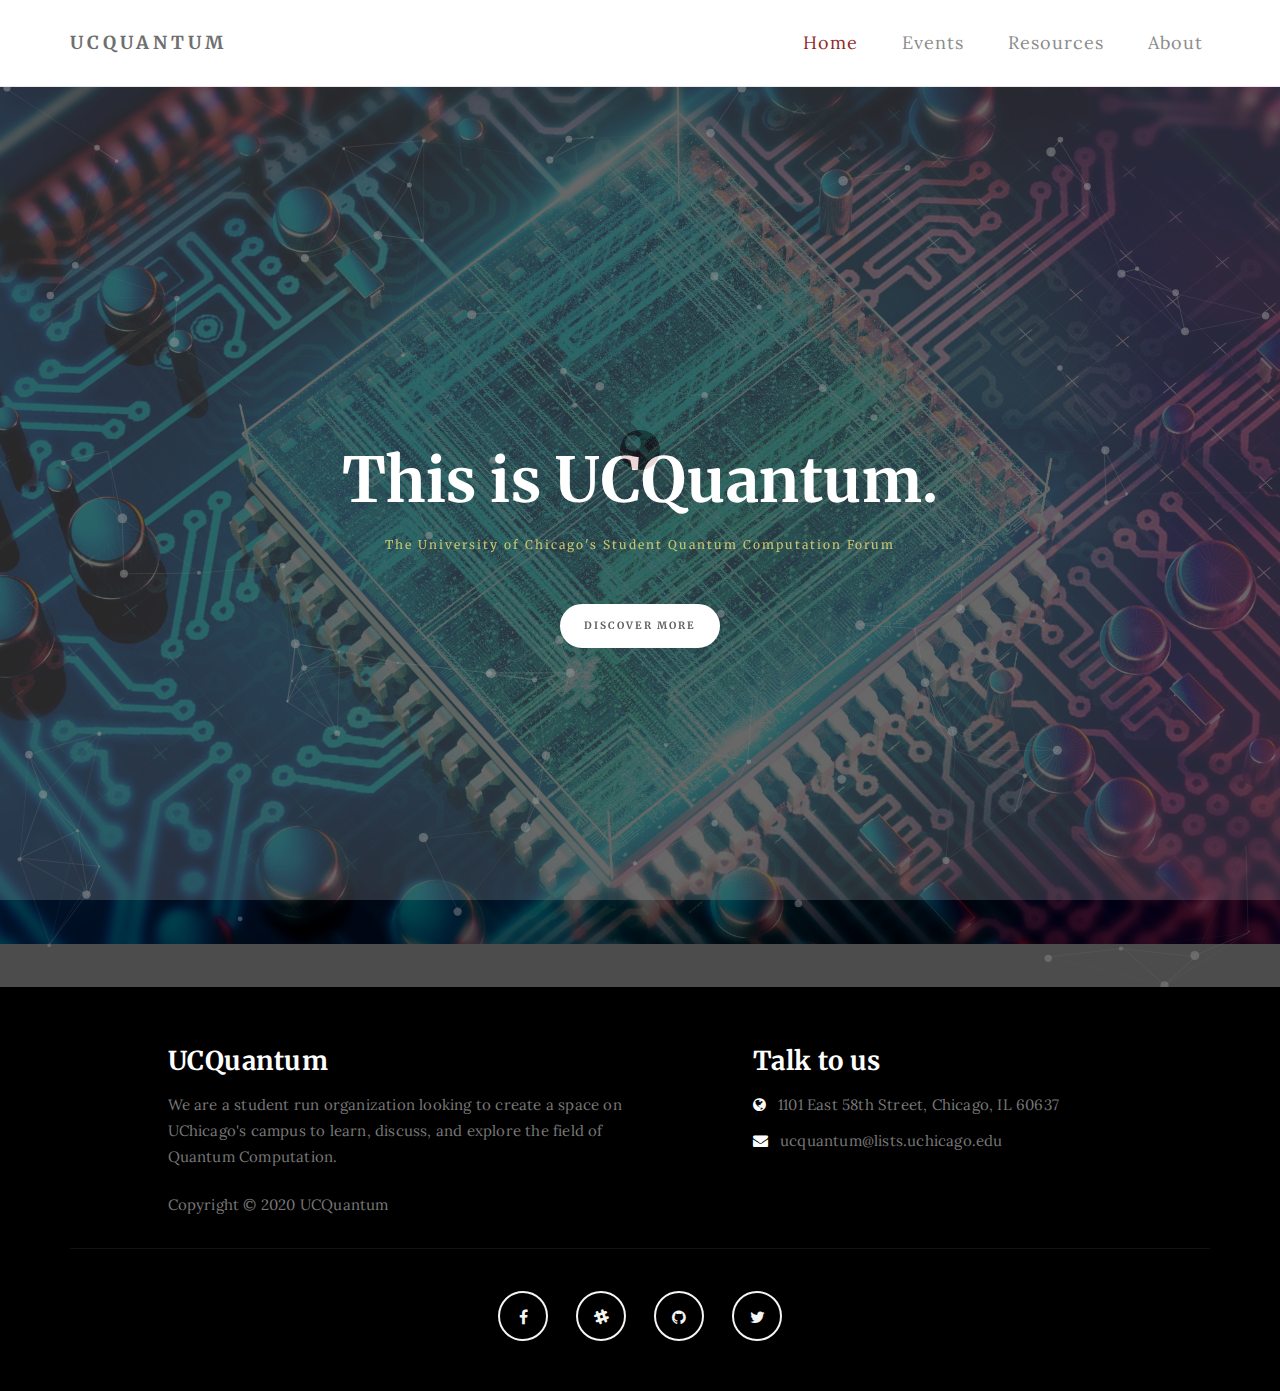
==== commit 71345efc: "Edited footer, cleaned up some font properties." ====
--- a/index.html
+++ b/index.html
@@ -74,40 +74,39 @@
 </section>
 
 <!-- Footer Section -->
+<footer>
+    <div class="container">
+        <div class="row">
 
-<footer>
-     <div class="container">
-          <div class="row">
+             <div class="col-md-5 col-md-offset-1 col-sm-6">
+                  <h3>UCQuantum</h3>
+                  <p>We are a student run organization looking to create a space on UChicago's campus to learn, discuss, and explore the field of Quantum Computation.</p>
+                  <div class="footer-copyright">
+                       <p>Copyright &copy; 2020 UCQuantum</p>
+                  </div>
+             </div>
 
-               <div class="col-md-5 col-md-offset-1 col-sm-6">
-                    <h3>UCQuantum</h3>
-                    <p>We are a student run organization looking to create a space on UChicago's campus to learn, discuss, and explore the field of Quantum Computation.</p>
-                    <div class="footer-copyright">
-                         <p>Copyright &copy; 2019 UCQuantum</p>
-                    </div>
-               </div>
+             <div class="col-md-4 col-md-offset-1 col-sm-6">
+                  <h3>Talk to us</h3>
+                  <p><i class="fa fa-globe"></i> 1101 East 58th Street, Chicago, IL 60637</p>
+                  <p><i class="fa fa-envelope"></i> ucquantum@lists.uchicago.edu</p>
+             </div>
 
-               <div class="col-md-4 col-md-offset-1 col-sm-6">
-                    <h3>Talk to us</h3>
-                    <p><i class="fa fa-globe"></i> 1101 East 58th Street, Chicago, IL 60637</p>
-                    <p><i class="fa fa-envelope"></i> ucquantum@lists.uchicago.edu</p>
-               </div>
+             <div class="clearfix col-md-12 col-sm-12">
+                  <hr>
+             </div>
 
-               <div class="clearfix col-md-12 col-sm-12">
-                    <hr>
-               </div>
+             <div class="col-md-12 col-sm-12">
+                  <ul class="social-icon">
+                       <li><a href="https://www.facebook.com/groups/ucquantum/" target="_blank" class="fa fa-facebook"></a></li>
+                       <li><a href="https://ucquantum.slack.com" target="_blank" class="fa fa-slack"></a></li>
+                       <li><a href="https://github.com/ucquantum" target="_blank" class="fa fa-github"></a></li>
+                       <li><a href="https://twitter.com/ucquantum" target="_blank" class="fa fa-twitter"></a></li>
+                  </ul>
+             </div>
 
-               <div class="col-md-12 col-sm-12">
-                    <ul class="social-icon">
-                         <li><a href="https://www.facebook.com/groups/ucquantum/" target="_blank" class="fa fa-facebook"></a></li>
-                         <li><a href="https://ucquantum.slack.com" target="_blank" class="fa fa-slack"></a></li>
-                         <li><a href="https://github.com/ucquantum" target="_blank" class="fa fa-github"></a></li>
-                         <li><a href="https://twitter.com/ucquantum" target="_blank" class="fa fa-twitter"></a></li>
-                    </ul>
-               </div>
-
-          </div>
-     </div>
+        </div>
+    </div>
 </footer>
 
 <!-- Back top -->
--- a/css/style.css
+++ b/css/style.css
@@ -9,7 +9,7 @@
 
 
 /*---------------------------------------
-    Typorgraphy
+    Typography
 -----------------------------------------*/
 
 h1,h2,h3,h4,h5,h6 {
@@ -206,7 +206,7 @@
 
 .navbar-default .navbar-nav li a {
     color: #777;
-    font-size: 16px;
+    font-size: 18px;
     letter-spacing: 1px;
     -webkit-transition: all 0.4s ease-in-out;
     transition: all 0.4s ease-in-out;
@@ -451,7 +451,7 @@
 footer {
     background: #000;
     color: #ffffff;
-    padding: 80px 0px;
+    padding: 40px 0px;
     position: relative;
 }
 
@@ -462,7 +462,7 @@
 
 footer hr {
   border-color: #121212;
-  margin-top: 62px;
+  margin-top: 20px;
   margin-bottom: 42px;
 }
 
@@ -528,12 +528,12 @@
     text-align: center;
     vertical-align: middle;
     position: relative;
-    margin: 22px 12px 10px 12px;
+    margin: 0px 12px 10px 12px;
 }
 
 .social-icon li a:hover {
-    border-color: #bfba55;
-    color: #bfba55;
+    border-color: #800000;
+    color: #800000;
     transform: scale(1.1);
 }
 
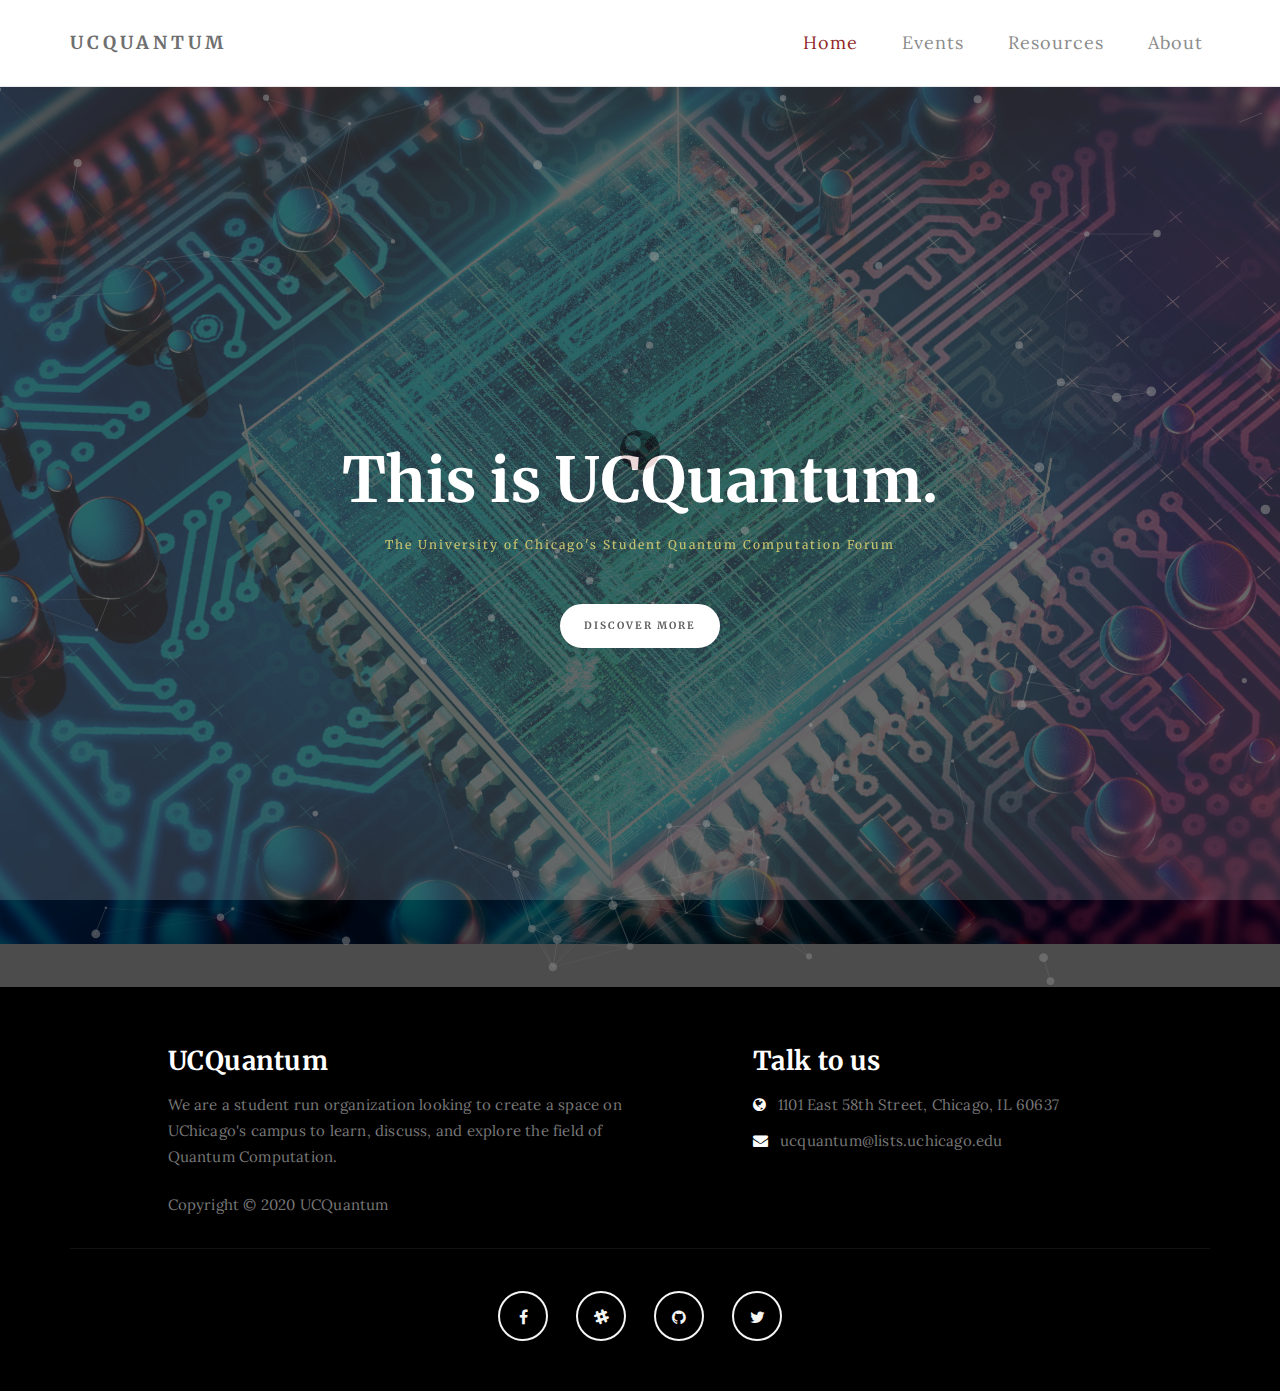
==== commit 95ff98ad: "Reduced line length to clean up readability." ====
--- a/index.html
+++ b/index.html
@@ -17,7 +17,8 @@
 
 <!-- Main css -->
 <link rel="stylesheet" href="css/style.css">
-<link href="https://fonts.googleapis.com/css?family=Lora|Merriweather:300,400" rel="stylesheet">
+<link href="https://fonts.googleapis.com/css?family=Lora|Merriweather:300,400"
+      rel="stylesheet">
 
 </head>
 <body>
@@ -36,7 +37,8 @@
      <div class="container">
 
           <div class="navbar-header">
-               <button class="navbar-toggle" data-toggle="collapse" data-target=".navbar-collapse">
+               <button class="navbar-toggle" data-toggle="collapse"
+                       data-target=".navbar-collapse">
                     <span class="icon icon-bar"></span>
                     <span class="icon icon-bar"></span>
                     <span class="icon icon-bar"></span>
@@ -75,38 +77,45 @@
 
 <!-- Footer Section -->
 <footer>
-    <div class="container">
-        <div class="row">
+     <div class="container">
+          <div class="row">
 
-             <div class="col-md-5 col-md-offset-1 col-sm-6">
-                  <h3>UCQuantum</h3>
-                  <p>We are a student run organization looking to create a space on UChicago's campus to learn, discuss, and explore the field of Quantum Computation.</p>
-                  <div class="footer-copyright">
-                       <p>Copyright &copy; 2020 UCQuantum</p>
-                  </div>
-             </div>
+               <div class="col-md-5 col-md-offset-1 col-sm-6">
+                    <h3>UCQuantum</h3>
+                    <p>We are a student run organization looking to create a
+                       space on UChicago's campus to learn, discuss, and explore
+                       the field of Quantum Computation.</p>
+                    <div class="footer-copyright">
+                         <p>Copyright &copy; 2020 UCQuantum</p>
+                    </div>
+               </div>
 
-             <div class="col-md-4 col-md-offset-1 col-sm-6">
-                  <h3>Talk to us</h3>
-                  <p><i class="fa fa-globe"></i> 1101 East 58th Street, Chicago, IL 60637</p>
-                  <p><i class="fa fa-envelope"></i> ucquantum@lists.uchicago.edu</p>
-             </div>
+               <div class="col-md-4 col-md-offset-1 col-sm-6">
+                    <h3>Talk to us</h3>
+                    <p><i class="fa fa-globe"></i> 1101 East 58th Street, Chicago,
+                       IL 60637</p>
+                    <p><i class="fa fa-envelope"></i> ucquantum@lists.uchicago.edu</p>
+               </div>
 
-             <div class="clearfix col-md-12 col-sm-12">
-                  <hr>
-             </div>
+               <div class="clearfix col-md-12 col-sm-12">
+                    <hr>
+               </div>
 
-             <div class="col-md-12 col-sm-12">
-                  <ul class="social-icon">
-                       <li><a href="https://www.facebook.com/groups/ucquantum/" target="_blank" class="fa fa-facebook"></a></li>
-                       <li><a href="https://ucquantum.slack.com" target="_blank" class="fa fa-slack"></a></li>
-                       <li><a href="https://github.com/ucquantum" target="_blank" class="fa fa-github"></a></li>
-                       <li><a href="https://twitter.com/ucquantum" target="_blank" class="fa fa-twitter"></a></li>
-                  </ul>
-             </div>
+               <div class="col-md-12 col-sm-12">
+                    <ul class="social-icon">
+                         <li><a href="https://www.facebook.com/groups/ucquantum/"
+                                target="_blank" class="fa fa-facebook"></a></li>
+                         <li><a href="https://ucquantum.slack.com"
+                                target="_blank" class="fa fa-slack"></a></li>
+                         <li><a href="https://github.com/ucquantum"
+                                target="_blank" class="fa fa-github"></a></li>
+                         <li><a href="https://twitter.com/ucquantum"
+                                target="_blank" class="fa fa-twitter"></a></li>
+                    </ul>
+               </div>
 
-        </div>
-    </div>
+          </div>
+     </div>
 </footer>
 
 <!-- Back top -->
